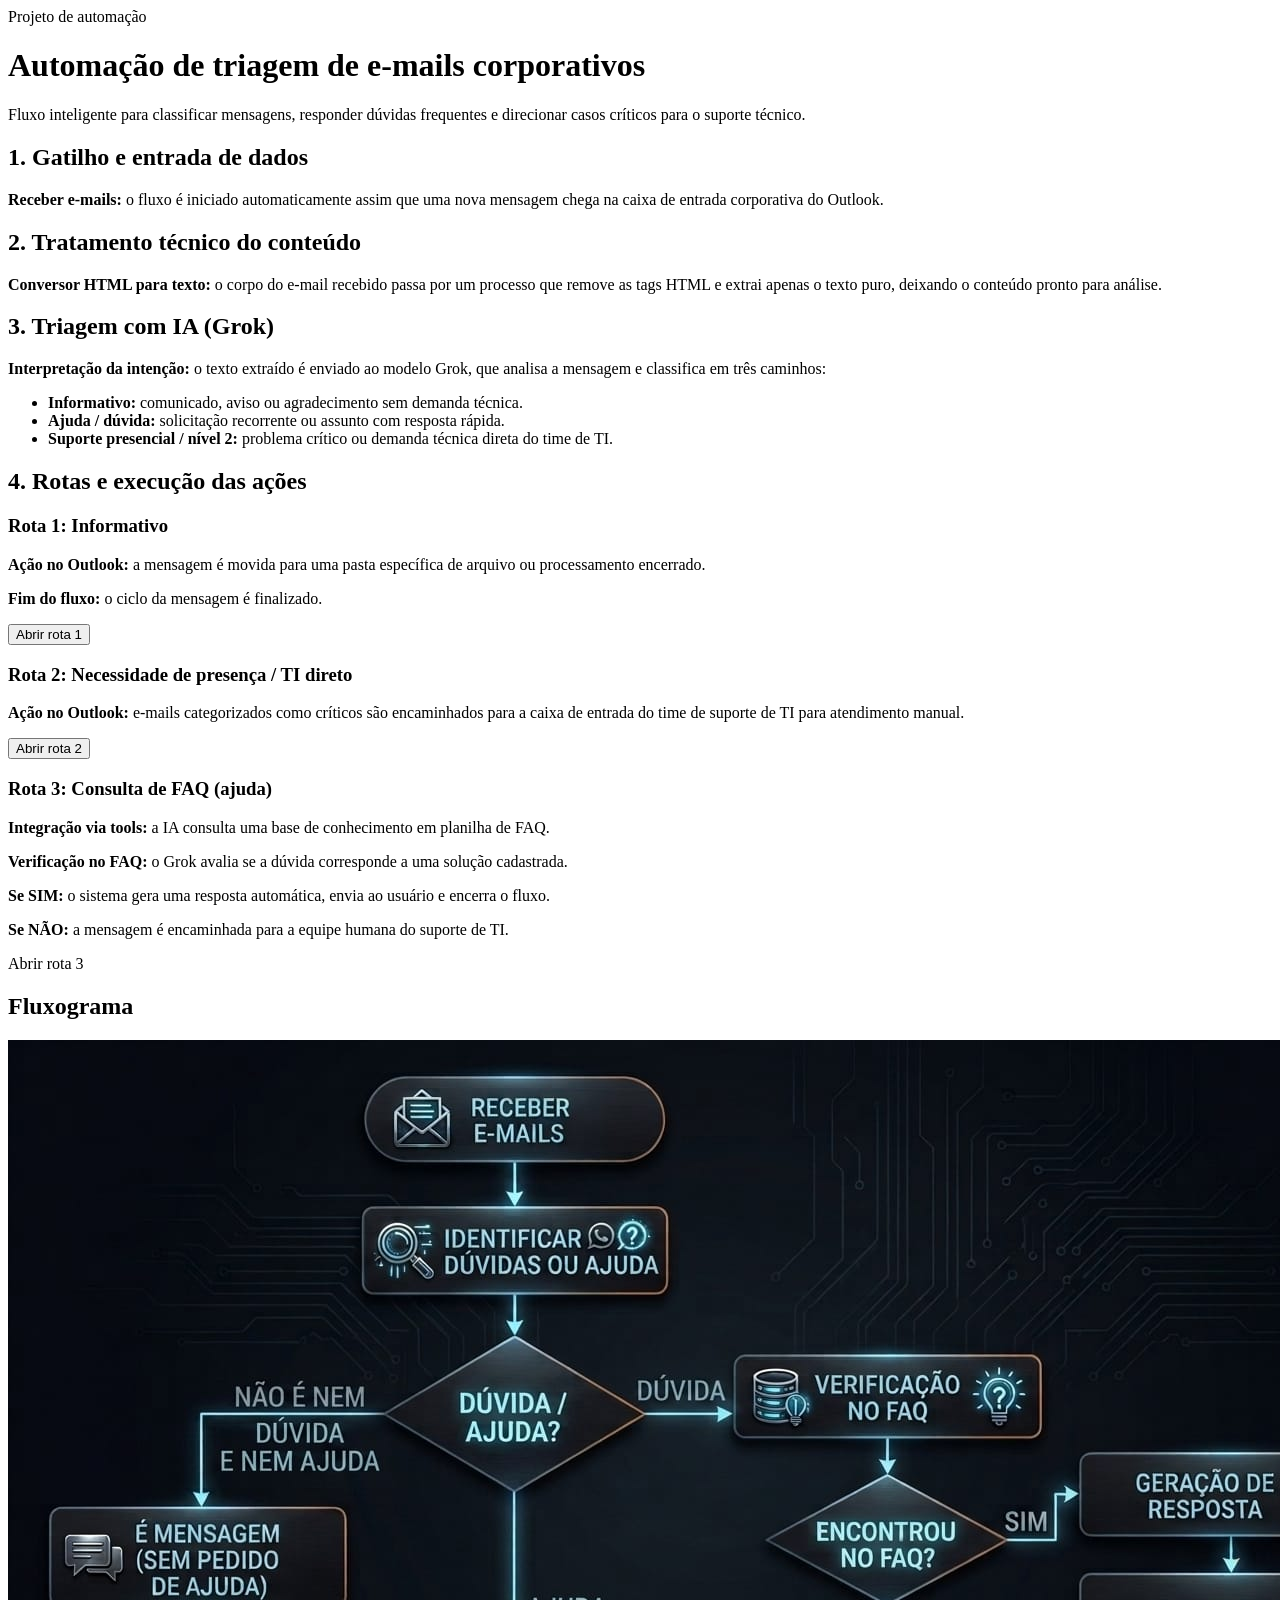
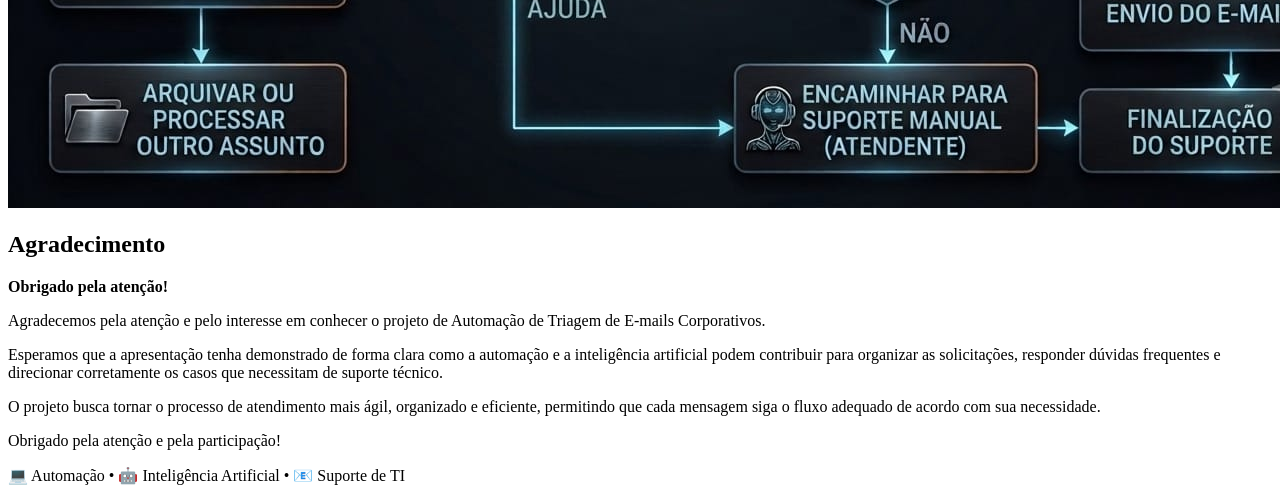
==== index.html @ c305a52a "Commit Inicial" ====
<!doctype html>
<html lang="pt-br">

<head>
  <meta charset="UTF-8" />
  <meta name="viewport" content="width=device-width, initial-scale=1.0" />
  <meta name="description" content="Projeto de automação para triagem de e-mails corporativos utilizando IA." />
  <meta name="keywords" content="Automação, E-mails, IA, Triagem, Outlook, Suporte Técnico" />
  <meta name="author" content="Leonardo Rezende" />
  <title>Automação de Triagem de E-mails</title>
  <link rel="stylesheet" href="index.css" />
</head>

<body>
  <div class="page">
    <header class="hero">
      <span class="badge">Projeto de automação</span>
      <h1>Automação de triagem de e-mails corporativos</h1>
      <p>Fluxo inteligente para classificar mensagens, responder dúvidas frequentes e direcionar casos críticos para o suporte técnico.</p>
    </header>

    <main class="content">
      <section class="card">
        <h2>1. Gatilho e entrada de dados</h2>
        <p><strong>Receber e-mails:</strong> o fluxo é iniciado automaticamente assim que uma nova mensagem chega na caixa de entrada corporativa do Outlook.</p>
      </section>

      <section class="card">
        <h2>2. Tratamento técnico do conteúdo</h2>
        <p><strong>Conversor HTML para texto:</strong> o corpo do e-mail recebido passa por um processo que remove as tags HTML e extrai apenas o texto puro, deixando o conteúdo pronto para análise.</p>
      </section>

      <section class="card">
        <h2>3. Triagem com IA (Grok)</h2>
        <p><strong>Interpretação da intenção:</strong> o texto extraído é enviado ao modelo Grok, que analisa a mensagem e classifica em três caminhos:</p>
        <ul>
          <li><strong>Informativo:</strong> comunicado, aviso ou agradecimento sem demanda técnica.</li>
          <li><strong>Ajuda / dúvida:</strong> solicitação recorrente ou assunto com resposta rápida.</li>
          <li><strong>Suporte presencial / nível 2:</strong> problema crítico ou demanda técnica direta do time de TI.</li>
        </ul>
      </section>

      <section class="card routes">
        <h2>4. Rotas e execução das ações</h2>

        <div class="route">
          <h3>Rota 1: Informativo</h3>
          <p><strong>Ação no Outlook:</strong> a mensagem é movida para uma pasta específica de arquivo ou processamento encerrado.</p>
          <p><strong>Fim do fluxo:</strong> o ciclo da mensagem é finalizado.</p>
          <button type="button" class="route-button" data-page="rota1.html">Abrir rota 1</button>
        </div>

        <div class="route">
          <h3>Rota 2: Necessidade de presença / TI direto</h3>
          <p><strong>Ação no Outlook:</strong> e-mails categorizados como críticos são encaminhados para a caixa de entrada do time de suporte de TI para atendimento manual.</p>
          <button type="button" class="route-button" data-page="rota2.html">Abrir rota 2</button>
        </div>

        <div class="route">
          <h3>Rota 3: Consulta de FAQ (ajuda)</h3>
          <p><strong>Integração via tools:</strong> a IA consulta uma base de conhecimento em planilha de FAQ.</p>
          <p><strong>Verificação no FAQ:</strong> o Grok avalia se a dúvida corresponde a uma solução cadastrada.</p>
          <div class="decision">
            <p><strong>Se SIM:</strong> o sistema gera uma resposta automática, envia ao usuário e encerra o fluxo.</p>
            <p><strong>Se NÃO:</strong> a mensagem é encaminhada para a equipe humana do suporte de TI.</p>
          </div>
          <a  type="button" class="route-button" data-page="rota3.html">Abrir rota 3</button>
        </div>
      </section>

      <section class="card image-card">
        <h2>Fluxograma</h2>
        <img class="imagem" src="img/fluxograma.proj.jpeg" alt="Fluxograma da automação" />
      </section>

      <section class="card thank-you">
        <h2>Agradecimento</h2>
        <p><strong>Obrigado pela atenção!</strong></p>
        <p>Agradecemos pela atenção e pelo interesse em conhecer o projeto de Automação de Triagem de E-mails Corporativos.</p>
        <p>Esperamos que a apresentação tenha demonstrado de forma clara como a automação e a inteligência artificial podem contribuir para organizar as solicitações, responder dúvidas frequentes e direcionar corretamente os casos que necessitam de suporte técnico.</p>
        <p>O projeto busca tornar o processo de atendimento mais ágil, organizado e eficiente, permitindo que cada mensagem siga o fluxo adequado de acordo com sua necessidade.</p>
        <p>Obrigado pela atenção e pela participação!</p>
        <p class="tags">💻 Automação • 🤖 Inteligência Artificial • 📧 Suporte de TI</p>
      </section>
    </main>
  </div>
  <script src="index.js"></script>
</body>

</html>
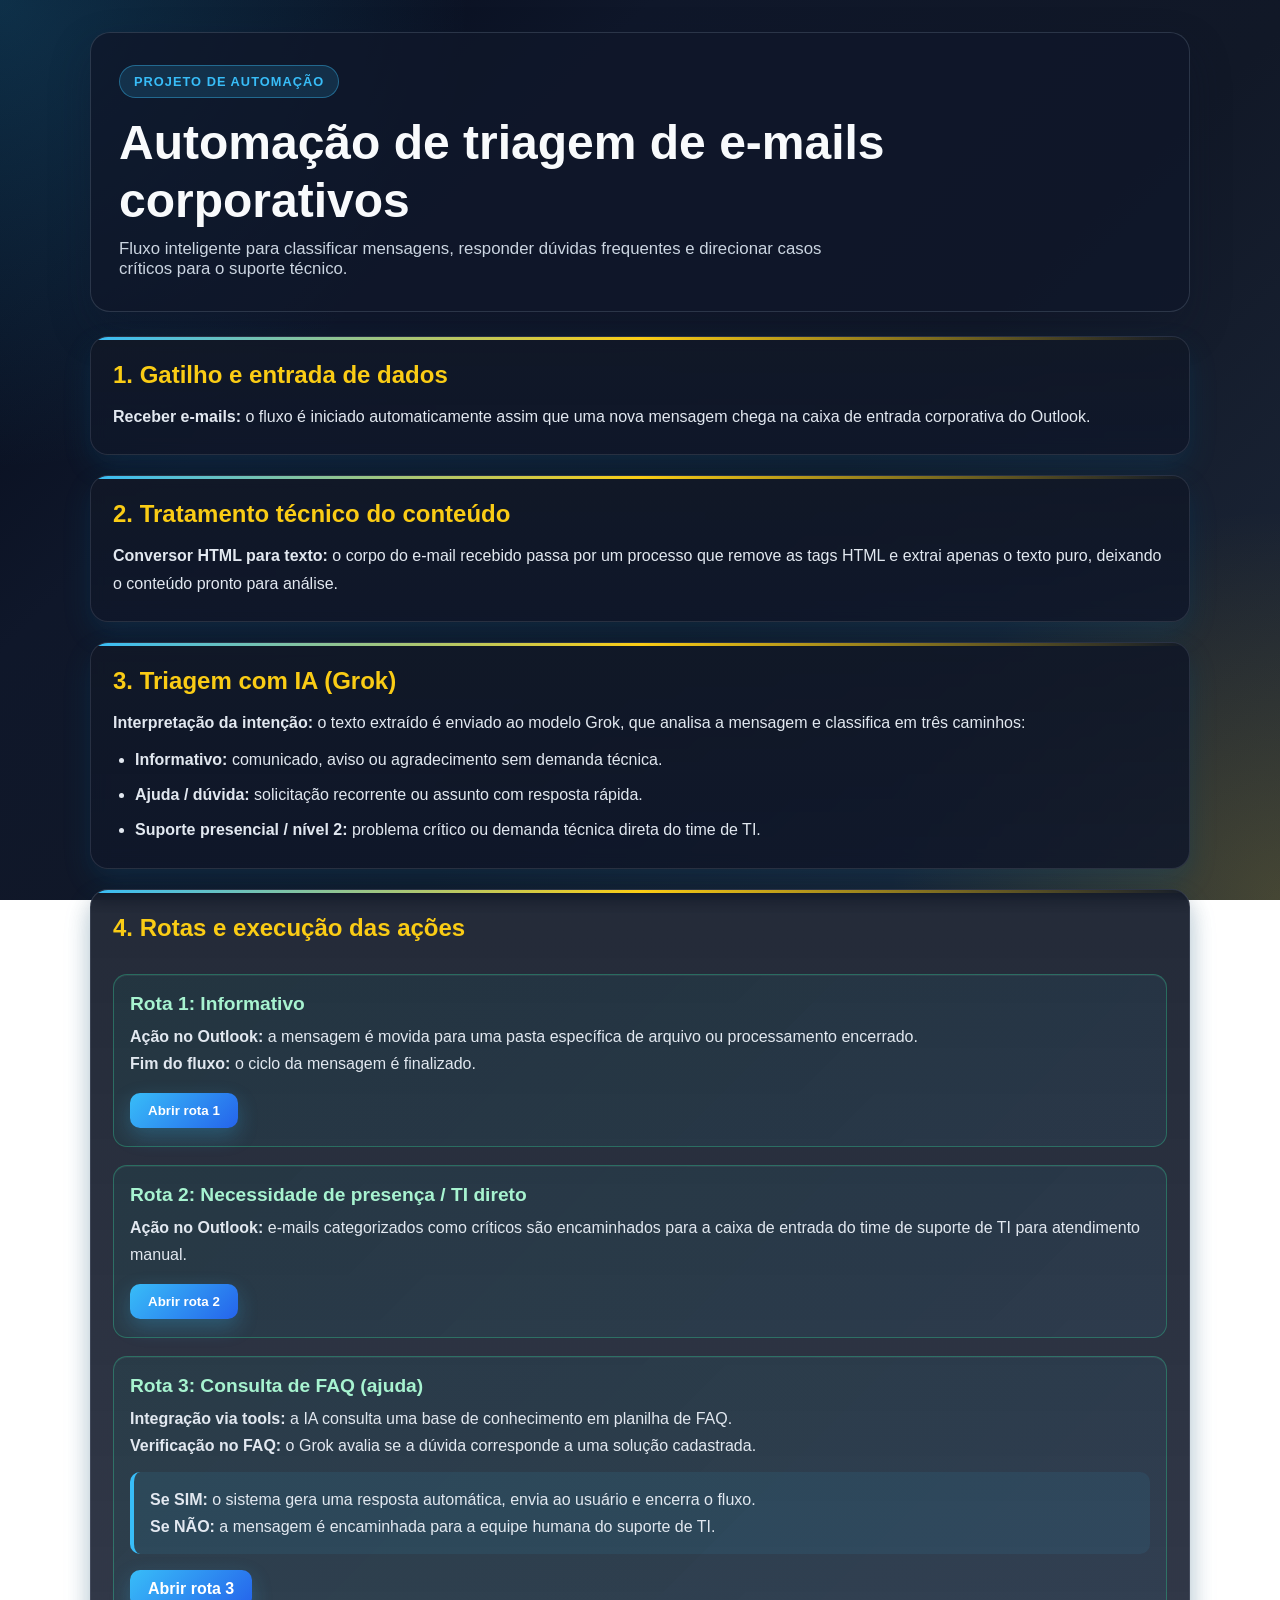
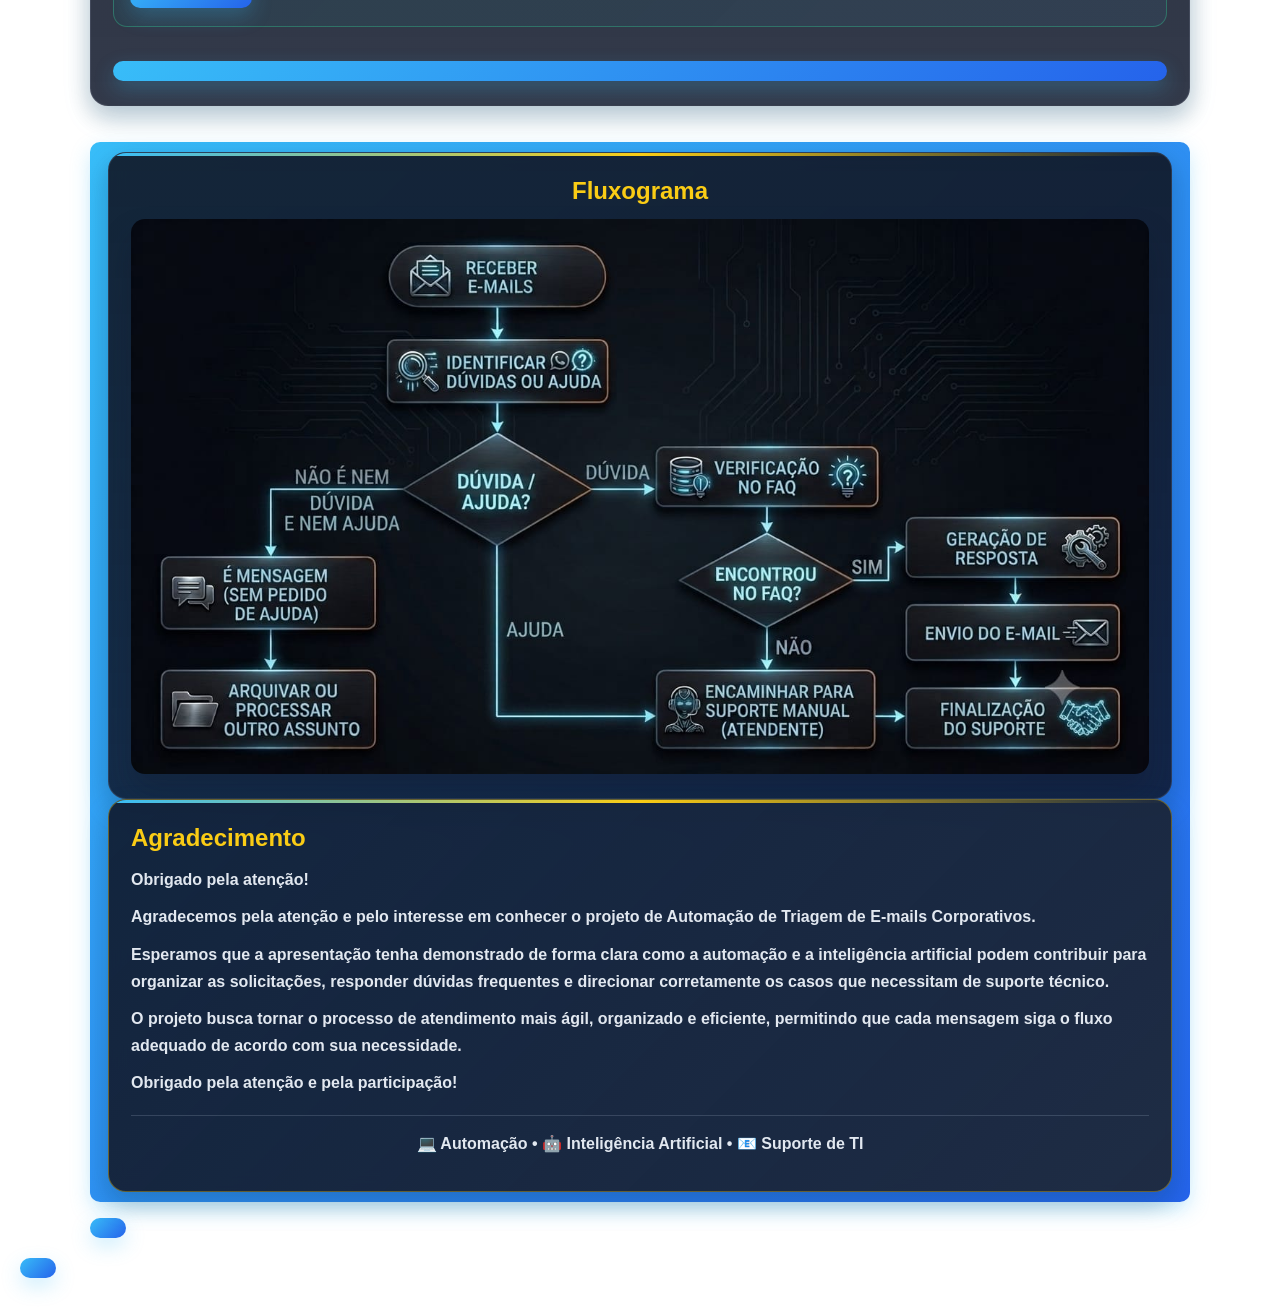
==== commit 216df4d2: "mudança de nome do css" ====
--- a/index.html
+++ b/index.html
@@ -8,7 +8,7 @@
   <meta name="keywords" content="Automação, E-mails, IA, Triagem, Outlook, Suporte Técnico" />
   <meta name="author" content="Leonardo Rezende" />
   <title>Automação de Triagem de E-mails</title>
-  <link rel="stylesheet" href="index.css" />
+  <link rel="stylesheet" href="style.css" />
 </head>
 
 <body>
--- a/style.css
+++ b/style.css
@@ -0,0 +1,313 @@
+:root {
+  --bg: #0f172a;
+  --bg-soft: #1e293b;
+  --panel: #111827;
+  --panel-alt: #f8fafc;
+  --primary: #38bdf8;
+  --accent: #facc15;
+  --text: #e2e8f0;
+  --muted: #cbd5e1;
+  --success: #34d399;
+  --shadow: rgba(15, 23, 42, 0.28);
+}
+
+* {
+  box-sizing: border-box;
+  margin: 0;
+  padding: 0;
+}
+
+body {
+  font-family: Arial, Helvetica, sans-serif;
+  background:
+    radial-gradient(circle at top left, rgba(56, 189, 248, 0.22), transparent 30%),
+    radial-gradient(circle at bottom right, rgba(250, 204, 21, 0.18), transparent 25%),
+    linear-gradient(135deg, #020817 0%, #0f172a 30%, #111827 60%, #1e293b 100%);
+  color: var(--text);
+  min-height: 100vh;
+  padding: 32px 20px;
+  background-attachment: fixed;
+}
+
+.page {
+  max-width: 1100px;
+  margin: 0 auto;
+}
+
+.hero {
+  background: rgba(15, 23, 42, 0.8);
+  border: 1px solid rgba(148, 163, 184, 0.22);
+  border-radius: 20px;
+  padding: 32px 28px;
+  box-shadow: 0 18px 40px var(--shadow);
+  margin-bottom: 24px;
+}
+
+.badge {
+  display: inline-block;
+  padding: 8px 14px;
+  background: rgba(56, 189, 248, 0.15);
+  color: var(--primary);
+  border: 1px solid rgba(56, 189, 248, 0.4);
+  border-radius: 999px;
+  font-size: 0.8rem;
+  font-weight: 700;
+  text-transform: uppercase;
+  letter-spacing: 0.08em;
+  margin-bottom: 16px;
+}
+
+h1 {
+  color: #f8fafc;
+  font-size: clamp(2rem, 4vw, 3rem);
+  margin-bottom: 10px;
+  line-height: 1.2;
+}
+
+.hero p {
+  color: var(--muted);
+  font-size: 1.05rem;
+  max-width: 760px;
+}
+
+.content {
+  display: grid;
+  gap: 20px;
+}
+
+.card {
+  background: linear-gradient(180deg, rgba(17, 24, 39, 0.92), rgba(15, 23, 42, 0.85));
+  border: 1px solid rgba(148, 163, 184, 0.18);
+  border-radius: 18px;
+  padding: 24px 22px;
+  box-shadow: 0 12px 30px rgba(14, 165, 233, 0.12), 0 10px 24px rgba(15, 23, 42, 0.24);
+  backdrop-filter: blur(8px);
+  transition: transform 0.25s ease, box-shadow 0.25s ease, border-color 0.25s ease;
+  position: relative;
+  overflow: hidden;
+}
+
+.card::before {
+  content: "";
+  position: absolute;
+  inset: 0 auto auto 0;
+  width: 100%;
+  height: 3px;
+  background: linear-gradient(90deg, var(--primary), var(--accent), transparent);
+}
+
+.card:hover {
+  transform: translateY(-4px);
+  box-shadow: 0 18px 35px rgba(56, 189, 248, 0.18), 0 12px 28px rgba(15, 23, 42, 0.28);
+  border-color: rgba(56, 189, 248, 0.35);
+}
+
+.card h2 {
+  color: var(--accent);
+  margin-bottom: 14px;
+  font-size: 1.5rem;
+}
+
+.card p,
+.card li {
+  color: var(--text);
+  line-height: 1.7;
+  font-size: 1rem;
+}
+
+.card ul {
+  margin-top: 10px;
+  padding-left: 22px;
+}
+
+.card li + li {
+  margin-top: 8px;
+}
+
+.routes {
+  display: grid;
+  gap: 18px;
+}
+
+.route {
+  background: linear-gradient(135deg, rgba(15, 118, 110, 0.12), rgba(56, 189, 248, 0.06));
+  border: 1px solid rgba(52, 211, 153, 0.35);
+  border-radius: 14px;
+  padding: 18px 16px;
+  box-shadow: inset 0 1px 0 rgba(255, 255, 255, 0.06);
+  transition: transform 0.2s ease, border-color 0.2s ease;
+}
+
+.route:hover {
+  transform: translateY(-2px);
+  border-color: rgba(250, 204, 21, 0.5);
+}
+
+.route h3 {
+  color: #a7f3d0;
+  margin-bottom: 8px;
+  font-size: 1.2rem;
+}
+
+.decision {
+  margin-top: 12px;
+  padding: 14px 16px;
+  background: rgba(56, 189, 248, 0.08);
+  border-left: 4px solid var(--primary);
+  border-radius: 10px;
+}
+
+.route-button,
+.back-link {
+  display: inline-block;
+  margin-top: 16px;
+  padding: 10px 18px;
+  border: none;
+  border-radius: 10px;
+  background: linear-gradient(135deg, var(--primary), #2563eb);
+  color: white;
+  font-weight: 700;
+  text-decoration: none;
+  cursor: pointer;
+  transition: transform 0.2s ease, box-shadow 0.2s ease;
+  box-shadow: 0 8px 20px rgba(56, 189, 248, 0.25);
+}
+
+.route-button:hover,
+.back-link:hover {
+  transform: translateY(-2px);
+}
+
+.route-page {
+  max-width: 900px;
+  margin: 40px auto;
+  padding: 24px;
+}
+
+.route-content {
+  background: linear-gradient(180deg, rgba(17, 24, 39, 0.94), rgba(15, 23, 42, 0.88));
+  border: 1px solid rgba(148, 163, 184, 0.18);
+  border-radius: 18px;
+  padding: 28px 24px;
+  box-shadow: 0 12px 30px rgba(56, 189, 248, 0.12), 0 10px 24px rgba(15, 23, 42, 0.24);
+  backdrop-filter: blur(8px);
+  position: relative;
+  overflow: hidden;
+}
+
+.route-content::before {
+  content: "";
+  position: absolute;
+  inset: 0 auto auto 0;
+  width: 100%;
+  height: 3px;
+  background: linear-gradient(90deg, var(--primary), var(--accent), transparent);
+}
+
+.route-content h1 {
+  margin-bottom: 14px;
+}
+
+.route-content h2 {
+  color: var(--accent);
+  font-size: 1.25rem;
+  margin-bottom: 10px;
+}
+
+.route-content p,
+.route-content li {
+  line-height: 1.8;
+  color: var(--text);
+}
+
+.route-content ul {
+  margin-top: 12px;
+  padding-left: 20px;
+}
+
+.highlight-box {
+  background: linear-gradient(135deg, rgba(56, 189, 248, 0.12), rgba(37, 99, 235, 0.06));
+  border-left: 4px solid var(--primary);
+  border-radius: 12px;
+  padding: 16px 18px;
+  margin: 20px 0 26px;
+  box-shadow: 0 8px 20px rgba(56, 189, 248, 0.12);
+}
+
+.highlight-box p + p {
+  margin-top: 8px;
+}
+
+.route-section {
+  margin-bottom: 18px;
+  padding: 18px 16px;
+  border-radius: 14px;
+  border: 1px solid rgba(148, 163, 184, 0.12);
+  background: rgba(15, 23, 42, 0.35);
+  box-shadow: inset 0 1px 0 rgba(255, 255, 255, 0.04);
+  transition: transform 0.2s ease, border-color 0.2s ease;
+}
+
+.route-section:hover {
+  transform: translateY(-2px);
+  border-color: rgba(250, 204, 21, 0.35);
+}
+
+.flow-box {
+  background: linear-gradient(135deg, rgba(52, 211, 153, 0.12), rgba(56, 189, 248, 0.06));
+  border: 1px solid rgba(52, 211, 153, 0.3);
+  border-radius: 12px;
+  padding: 18px 16px;
+  margin-top: 18px;
+  box-shadow: 0 8px 20px rgba(52, 211, 153, 0.08);
+}
+
+.image-card {
+  text-align: center;
+}
+
+.thank-you {
+  background: linear-gradient(135deg, rgba(15, 23, 42, 0.9), rgba(30, 41, 59, 0.95));
+  border: 1px solid rgba(250, 204, 21, 0.35);
+}
+
+.thank-you h2 {
+  color: var(--accent);
+}
+
+.thank-you p {
+  margin-bottom: 10px;
+}
+
+.tags {
+  margin-top: 18px;
+  padding-top: 14px;
+  border-top: 1px solid rgba(148, 163, 184, 0.25);
+  font-weight: 700;
+  color: #a7f3d0;
+  text-align: center;
+}
+
+.imagem {
+  display: block;
+  max-width: 100%;
+  height: auto;
+  margin: 14px auto 0;
+  border-radius: 14px;
+  box-shadow: 0 18px 30px rgba(15, 23, 42, 0.3);
+}
+
+@media (max-width: 600px) {
+  body {
+    padding: 20px 14px;
+  }
+
+  .hero,
+  .card {
+    padding: 20px 16px;
+  }
+
+  .card h2 {
+    font-size: 1.3rem;
+  }
+}
